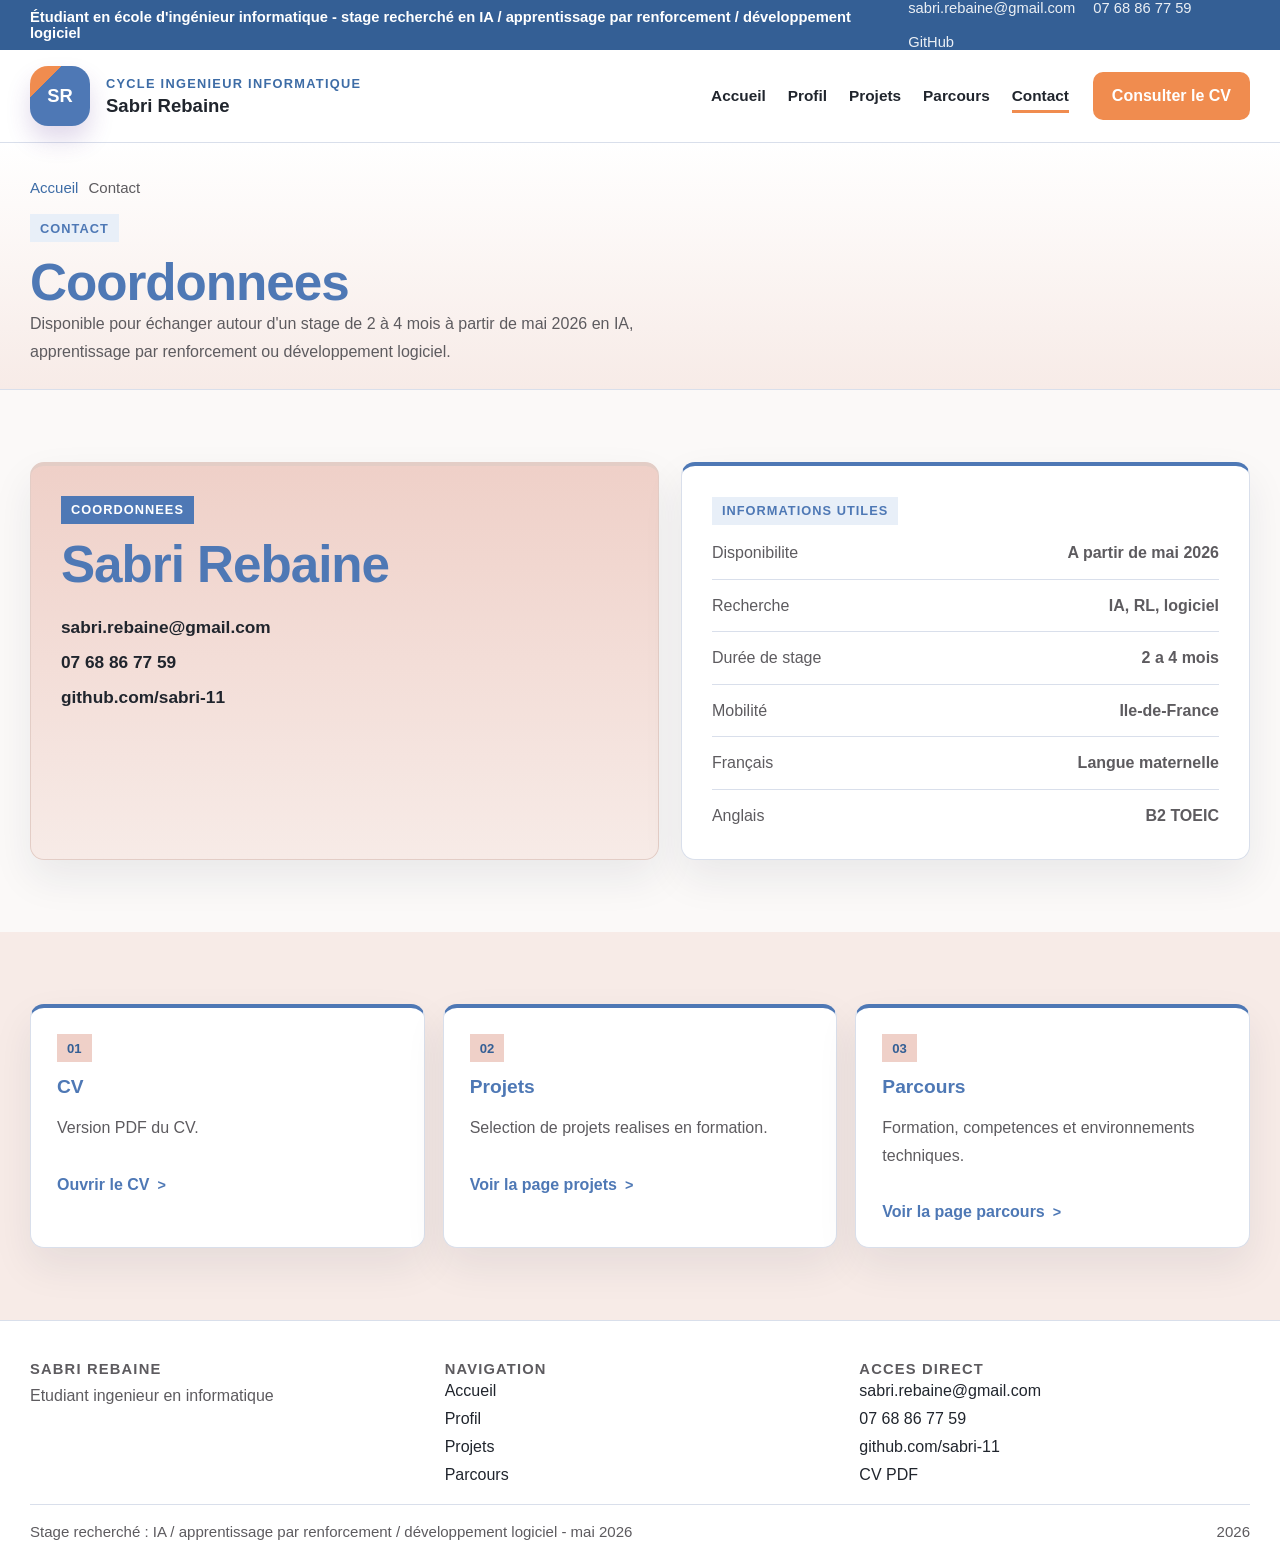
==== contact.html @ 0e4415df "passage ssh" ====
<!DOCTYPE html>
<html lang="fr">
  <head>
    <meta charset="UTF-8" />
    <meta name="viewport" content="width=device-width, initial-scale=1.0" />
    <title>Sabri Rebaine | Contact</title>
    <meta
      name="description"
      content="Coordonnées et informations de contact de Sabri Rebaine pour un stage en IA, apprentissage par renforcement ou développement logiciel."
    />
    <link rel="stylesheet" href="styles.css" />
  </head>
  <body>
    <div class="utility-bar">
      <div class="container utility-inner">
        <p>Étudiant en école d'ingénieur informatique - stage recherché en IA / apprentissage par renforcement / développement logiciel</p>
        <div class="utility-links">
          <a href="mailto:sabri.rebaine@gmail.com">sabri.rebaine@gmail.com</a>
          <a href="tel:+33768867759">07 68 86 77 59</a>
          <a href="https://github.com/sabri-11" target="_blank" rel="noreferrer">GitHub</a>
        </div>
      </div>
    </div>

    <header class="site-header">
      <div class="container header-shell">
        <a class="brand" href="index.html" aria-label="Retour a l'accueil">
          <span class="brand-mark">SR</span>
          <span class="brand-copy">
            <span class="brand-kicker">Cycle ingenieur informatique</span>
            <strong>Sabri Rebaine</strong>
          </span>
        </a>

        <button class="nav-toggle" type="button" aria-expanded="false" aria-controls="site-nav">
          <span></span>
          <span></span>
          <span></span>
          <span class="sr-only">Ouvrir le menu</span>
        </button>

        <div class="nav-shell" id="site-nav">
          <nav class="site-nav" aria-label="Navigation principale">
            <a href="index.html">Accueil</a>
            <a href="profil.html">Profil</a>
            <a href="projets.html">Projets</a>
            <a href="parcours.html">Parcours</a>
            <a class="is-active" href="contact.html">Contact</a>
          </nav>
          <a class="header-cta" href="C_V__Sabri_Rebaine.pdf" target="_blank" rel="noreferrer">
            Consulter le CV
          </a>
        </div>
      </div>
    </header>

    <main>
      <section class="page-hero">
        <div class="container">
          <nav class="breadcrumb" aria-label="Fil d'Ariane">
            <a href="index.html">Accueil</a>
            <span>Contact</span>
          </nav>
          <p class="eyebrow">Contact</p>
          <h1>Coordonnees</h1>
          <p class="page-intro">
            Disponible pour échanger autour d'un stage de 2 à 4 mois à partir
            de mai 2026 en IA, apprentissage par renforcement ou développement
            logiciel.
          </p>
        </div>
      </section>

      <section class="section">
        <div class="container contact-grid">
          <article class="contact-primary reveal">
            <p class="eyebrow">Coordonnees</p>
            <h2>Sabri Rebaine</h2>
            <div class="contact-links">
              <a href="mailto:sabri.rebaine@gmail.com">sabri.rebaine@gmail.com</a>
              <a href="tel:+33768867759">07 68 86 77 59</a>
              <a href="https://github.com/sabri-11" target="_blank" rel="noreferrer">github.com/sabri-11</a>
            </div>
          </article>

          <article class="contact-secondary reveal">
            <p class="eyebrow">Informations utiles</p>
            <ul class="info-list">
              <li><span>Disponibilite</span><strong>A partir de mai 2026</strong></li>
              <li><span>Recherche</span><strong>IA, RL, logiciel</strong></li>
              <li><span>Durée de stage</span><strong>2 a 4 mois</strong></li>
              <li><span>Mobilité</span><strong>Ile-de-France</strong></li>
              <li><span>Français</span><strong>Langue maternelle</strong></li>
              <li><span>Anglais</span><strong>B2 TOEIC</strong></li>
            </ul>
          </article>
        </div>
      </section>

      <section class="section section-alt">
        <div class="container">
          <div class="feature-grid three">
            <article class="feature-card reveal">
              <span class="card-index">01</span>
              <h3>CV</h3>
              <p>Version PDF du CV.</p>
              <a class="text-link" href="C_V__Sabri_Rebaine.pdf" target="_blank" rel="noreferrer">Ouvrir le CV</a>
            </article>
            <article class="feature-card reveal">
              <span class="card-index">02</span>
              <h3>Projets</h3>
              <p>Selection de projets realises en formation.</p>
              <a class="text-link" href="projets.html">Voir la page projets</a>
            </article>
            <article class="feature-card reveal">
              <span class="card-index">03</span>
              <h3>Parcours</h3>
              <p>Formation, competences et environnements techniques.</p>
              <a class="text-link" href="parcours.html">Voir la page parcours</a>
            </article>
          </div>
        </div>
      </section>
    </main>

    <footer class="site-footer">
      <div class="container footer-grid">
        <div>
          <p class="footer-title">Sabri Rebaine</p>
          <p>Etudiant ingenieur en informatique</p>
        </div>
        <div>
          <p class="footer-title">Navigation</p>
          <ul class="footer-links">
            <li><a href="index.html">Accueil</a></li>
            <li><a href="profil.html">Profil</a></li>
            <li><a href="projets.html">Projets</a></li>
            <li><a href="parcours.html">Parcours</a></li>
          </ul>
        </div>
        <div>
          <p class="footer-title">Acces direct</p>
          <ul class="footer-links">
            <li><a href="mailto:sabri.rebaine@gmail.com">sabri.rebaine@gmail.com</a></li>
            <li><a href="tel:+33768867759">07 68 86 77 59</a></li>
            <li><a href="https://github.com/sabri-11" target="_blank" rel="noreferrer">github.com/sabri-11</a></li>
            <li><a href="C_V__Sabri_Rebaine.pdf" target="_blank" rel="noreferrer">CV PDF</a></li>
          </ul>
        </div>
      </div>
      <div class="container footer-bottom">
        <p>Stage recherché : IA / apprentissage par renforcement / développement logiciel - mai 2026</p>
        <p id="footer-year"></p>
      </div>
    </footer>

    <script src="script.js"></script>
  </body>
</html>
---- styles.css ----
:root {
  --purple: #4e78b5;
  --purple-dark: #345f95;
  --purple-soft: #e8eff8;
  --blue: #3d6ca6;
  --orange: #f08c4f;
  --orange-dark: #dc7a38;
  --salmon: #efd0c8;
  --salmon-soft: #f7ebe7;
  --ink: #20252d;
  --muted: #5d5b5f;
  --line: #d9dfeb;
  --line-strong: #b8c3d7;
  --surface: #ffffff;
  --surface-soft: #fbf9f8;
  --surface-alt: #f7ebe7;
  --shadow: 0 18px 40px rgba(26, 42, 67, 0.08);
  --radius-lg: 22px;
  --radius-md: 14px;
  --radius-sm: 10px;
  --max-width: 1220px;
  --font-main: "IBM Plex Sans", "Trebuchet MS", "Segoe UI", sans-serif;
}

* {
  box-sizing: border-box;
}

html {
  scroll-behavior: smooth;
}

body {
  margin: 0;
  min-width: 320px;
  color: var(--ink);
  font-family: var(--font-main);
  background: var(--surface-soft);
}

a {
  color: inherit;
  text-decoration: none;
}

button,
input,
textarea,
select {
  font: inherit;
}

.sr-only {
  position: absolute;
  width: 1px;
  height: 1px;
  padding: 0;
  margin: -1px;
  overflow: hidden;
  clip: rect(0, 0, 0, 0);
  white-space: nowrap;
  border: 0;
}

.container {
  width: min(calc(100% - 32px), var(--max-width));
  margin: 0 auto;
}

.utility-bar {
  background: var(--purple-dark);
  color: #ffffff;
}

.utility-inner {
  display: flex;
  align-items: center;
  justify-content: space-between;
  gap: 16px;
  min-height: 44px;
  font-size: 0.92rem;
}

.utility-inner p {
  margin: 0;
  font-weight: 700;
}

.utility-links {
  display: flex;
  flex-wrap: wrap;
  gap: 18px;
}

.utility-links a {
  color: rgba(255, 255, 255, 0.9);
}

.site-header {
  position: sticky;
  top: 0;
  z-index: 30;
  background: rgba(255, 255, 255, 0.98);
  border-bottom: 1px solid var(--line);
  backdrop-filter: blur(10px);
}

.header-shell {
  display: flex;
  align-items: center;
  justify-content: space-between;
  gap: 28px;
  min-height: 92px;
}

.brand {
  display: inline-flex;
  align-items: center;
  gap: 16px;
}

.brand-mark {
  display: grid;
  place-items: center;
  width: 60px;
  height: 60px;
  border-radius: 18px;
  color: #ffffff;
  font-size: 1.15rem;
  font-weight: 800;
  background:
    linear-gradient(135deg, var(--orange) 0 26%, transparent 26%),
    linear-gradient(135deg, var(--purple) 26% 100%);
  box-shadow: 0 14px 24px rgba(90, 45, 145, 0.18);
}

.brand-copy {
  display: flex;
  flex-direction: column;
  gap: 4px;
}

.brand-copy strong {
  font-size: 1.16rem;
}

.brand-kicker {
  color: var(--blue);
  font-size: 0.8rem;
  font-weight: 700;
  letter-spacing: 0.1em;
  text-transform: uppercase;
}

.nav-toggle {
  display: none;
  align-items: center;
  justify-content: center;
  width: 46px;
  height: 46px;
  padding: 0;
  border: 1px solid var(--line);
  background: var(--surface);
  border-radius: var(--radius-sm);
  cursor: pointer;
}

.nav-toggle span {
  display: block;
  width: 18px;
  height: 2px;
  margin: 2px auto;
  background: var(--ink);
}

.nav-shell {
  display: flex;
  align-items: center;
  gap: 24px;
}

.site-nav {
  display: flex;
  flex-wrap: wrap;
  gap: 22px;
}

.site-nav a {
  position: relative;
  padding: 8px 0;
  font-size: 0.96rem;
  font-weight: 700;
  color: var(--ink);
}

.site-nav a::after {
  content: "";
  position: absolute;
  left: 0;
  right: 0;
  bottom: 0;
  height: 3px;
  background: var(--orange);
  transform: scaleX(0);
  transform-origin: left;
  transition: transform 180ms ease;
}

.site-nav a:hover::after,
.site-nav a:focus-visible::after,
.site-nav a.is-active::after {
  transform: scaleX(1);
}

.header-cta,
.button {
  display: inline-flex;
  align-items: center;
  justify-content: center;
  min-height: 48px;
  padding: 0 18px;
  border: 1px solid transparent;
  border-radius: var(--radius-sm);
  font-weight: 800;
  transition:
    transform 180ms ease,
    background-color 180ms ease,
    border-color 180ms ease,
    color 180ms ease,
    box-shadow 180ms ease;
}

.header-cta {
  color: #ffffff;
  background: var(--orange);
}

.header-cta:hover,
.header-cta:focus-visible,
.button:hover,
.button:focus-visible {
  transform: translateY(-2px);
}

.button-primary {
  color: #ffffff;
  background: var(--orange);
  box-shadow: 0 14px 22px rgba(239, 143, 29, 0.22);
}

.button-primary:hover,
.button-primary:focus-visible {
  background: var(--orange-dark);
}

.button-secondary {
  color: var(--purple-dark);
  background: rgba(255, 255, 255, 0.82);
  border-color: rgba(78, 120, 181, 0.25);
}

.button-light {
  color: var(--purple-dark);
  background: #ffffff;
}

.home-hero {
  padding: 30px 0 0;
  background: linear-gradient(180deg, var(--salmon-soft) 0%, #ffffff 100%);
}

.hero-grid {
  display: grid;
  grid-template-columns: minmax(0, 1.6fr) minmax(320px, 0.8fr);
  gap: 22px;
}

.hero-stage {
  position: relative;
  overflow: hidden;
  min-height: 520px;
  padding: 44px;
  border-radius: var(--radius-lg);
  background:
    linear-gradient(180deg, #ffffff 0%, var(--salmon-soft) 100%);
  color: var(--ink);
  box-shadow: var(--shadow);
  border: 1px solid #e6d6cf;
}

.hero-stage::before {
  content: "";
  position: absolute;
  inset: auto -80px -80px auto;
  width: 240px;
  height: 240px;
  border-radius: 50%;
  background: radial-gradient(circle, rgba(240, 140, 79, 0.22), rgba(240, 140, 79, 0));
  pointer-events: none;
}

.hero-stage > * {
  position: relative;
}

.eyebrow {
  display: inline-flex;
  align-items: center;
  min-height: 28px;
  padding: 0 10px;
  margin: 0 0 14px;
  background: var(--purple-soft);
  color: var(--purple);
  font-size: 0.8rem;
  font-weight: 800;
  letter-spacing: 0.08em;
  text-transform: uppercase;
}

.eyebrow.light {
  background: var(--purple);
  color: #ffffff;
}

.hero-stage h1,
.page-hero h1,
.section-heading h2,
.band-copy h2,
.cta-panel h2,
.content-block h2,
.contact-primary h2 {
  margin: 0;
  line-height: 1.06;
  letter-spacing: -0.02em;
}

.page-hero h1,
.section-heading h2,
.band-copy h2,
.content-block h2,
.hero-side-card h2,
.project-body h2,
.timeline-main h2,
.contact-primary h2,
.feature-card h3,
.news-card h3,
.spotlight-card h3,
.mini-panel h3,
.matrix-card h3 {
  color: var(--purple);
}

.cta-panel h2 {
  color: #ffffff;
}

.hero-stage h1 {
  max-width: 12ch;
  font-size: clamp(3rem, 6vw, 5.1rem);
  color: var(--purple);
}

.hero-text,
.section-heading p,
.page-intro,
.content-block p,
.hero-side-card p,
.feature-card p,
.news-card p,
.metric-card span,
.spotlight-card p,
.mini-panel p,
.project-body p,
.project-points,
.timeline-main p,
.matrix-card p,
.contact-secondary,
.contact-primary p {
  line-height: 1.72;
  color: var(--muted);
}

.hero-text {
  max-width: 56ch;
  margin: 22px 0 0;
  color: var(--muted);
}

.hero-actions,
.cta-panel-actions {
  display: flex;
  flex-wrap: wrap;
  gap: 14px;
  margin-top: 28px;
}

.hero-strip {
  display: grid;
  grid-template-columns: repeat(3, minmax(0, 1fr));
  gap: 16px;
  margin-top: 34px;
  padding-top: 22px;
  border-top: 1px solid rgba(78, 120, 181, 0.24);
}

.hero-strip div {
  display: grid;
  gap: 4px;
  padding: 16px;
  background: #ffffff;
  border-left: 4px solid var(--purple);
}

.strip-label {
  font-size: 0.82rem;
  letter-spacing: 0.08em;
  text-transform: uppercase;
  color: var(--muted);
}

.hero-strip strong {
  font-size: 1.02rem;
}

.hero-side {
  display: grid;
  gap: 18px;
}

.hero-side-card,
.feature-card,
.news-card,
.metric-card,
.spotlight-card,
.content-block,
.side-panel,
.mini-panel,
.project-entry,
.timeline-block,
.matrix-card,
.contact-primary,
.contact-secondary {
  border: 1px solid var(--line);
  background: var(--surface);
  box-shadow: var(--shadow);
  border-top: 4px solid var(--purple);
}

.hero-side-card {
  padding: 28px;
  border-radius: var(--radius-lg);
}

.hero-side-card.compact {
  background: var(--salmon-soft);
}

.hero-side-card h2 {
  margin: 0;
  font-size: 2rem;
  line-height: 1.1;
}

.hero-side-card.compact {
  padding-bottom: 20px;
}

.text-link,
.section-link {
  display: inline-flex;
  align-items: center;
  gap: 8px;
  margin-top: 18px;
  color: var(--purple);
  font-weight: 800;
}

.text-link::after,
.section-link::after {
  content: ">";
  font-size: 0.9rem;
}

.fact-list,
.footer-links,
.info-list,
.project-points {
  margin: 0;
}

.fact-list {
  display: grid;
  gap: 12px;
  padding: 0;
  list-style: none;
}

.fact-list li {
  line-height: 1.55;
  color: var(--muted);
}

.fact-list strong {
  color: var(--purple);
}

.section {
  padding: 72px 0;
}

.section-alt {
  background: var(--surface-alt);
}

.section-heading {
  display: grid;
  gap: 14px;
  margin-bottom: 30px;
}

.section-heading.dual {
  display: flex;
  align-items: end;
  justify-content: space-between;
  gap: 24px;
}

.section-heading h2,
.band-copy h2,
.page-hero h1,
.cta-panel h2,
.content-block h2,
.contact-primary h2 {
  max-width: 15ch;
  font-size: clamp(2rem, 4vw, 3.4rem);
}

.section-heading p,
.page-intro {
  max-width: 72ch;
  margin: 0;
}

.feature-grid,
.news-grid,
.metric-grid,
.spotlight-grid,
.profile-cards,
.skill-matrix {
  display: grid;
  gap: 18px;
}

.feature-grid {
  grid-template-columns: repeat(4, minmax(0, 1fr));
}

.feature-grid.three,
.spotlight-grid {
  grid-template-columns: repeat(3, minmax(0, 1fr));
}

.news-grid,
.metric-grid {
  grid-template-columns: repeat(3, minmax(0, 1fr));
}

.feature-card,
.news-card,
.spotlight-card,
.mini-panel,
.matrix-card {
  padding: 26px;
  border-radius: var(--radius-md);
}

.card-index {
  display: inline-flex;
  min-height: 28px;
  align-items: center;
  padding: 0 10px;
  margin-bottom: 14px;
  background: var(--salmon);
  color: var(--purple-dark);
  font-size: 0.82rem;
  font-weight: 800;
}

.feature-card h3,
.news-card h3,
.spotlight-card h3,
.mini-panel h3,
.project-body h2,
.matrix-card h3 {
  margin: 0 0 14px;
  font-size: 1.2rem;
}

.news-meta {
  display: flex;
  flex-wrap: wrap;
  gap: 10px;
  margin-bottom: 14px;
}

.news-meta span,
.entry-date,
.entry-tech {
  display: inline-flex;
  align-items: center;
  min-height: 28px;
  padding: 0 10px;
  border: 1px solid var(--line);
  background: var(--salmon-soft);
  color: var(--blue);
  font-size: 0.82rem;
  font-weight: 800;
}

.band-layout {
  display: grid;
  grid-template-columns: minmax(0, 0.9fr) minmax(0, 1.1fr);
  gap: 24px;
  align-items: start;
}

.metric-grid {
  grid-template-columns: repeat(2, minmax(0, 1fr));
}

.metric-card {
  padding: 24px;
  border-radius: var(--radius-md);
  background: #ffffff;
  border-left: 4px solid var(--orange);
}

.metric-card strong {
  display: block;
  margin-bottom: 8px;
  font-size: 1.1rem;
  color: var(--purple);
}

.cta-panel {
  padding: 44px 0;
  background: linear-gradient(135deg, var(--purple-dark) 0%, var(--purple) 100%);
  color: #ffffff;
}

.cta-panel-inner {
  display: flex;
  align-items: center;
  justify-content: space-between;
  gap: 24px;
}

.page-hero {
  padding: 36px 0 24px;
  background:
    linear-gradient(180deg, #ffffff 0%, var(--salmon-soft) 100%);
  border-bottom: 1px solid var(--line);
}

.breadcrumb {
  display: flex;
  flex-wrap: wrap;
  gap: 10px;
  margin-bottom: 18px;
  color: var(--muted);
  font-size: 0.94rem;
}

.breadcrumb a {
  color: var(--blue);
}

.page-grid {
  display: grid;
  grid-template-columns: minmax(0, 1.5fr) minmax(300px, 0.8fr);
  gap: 22px;
  align-items: start;
}

.main-column,
.side-column {
  display: grid;
  gap: 18px;
}

.content-block,
.side-panel {
  padding: 28px;
  border-radius: var(--radius-md);
}

.check-columns {
  display: grid;
  grid-template-columns: repeat(2, minmax(0, 1fr));
  gap: 18px;
}

.check-list {
  display: grid;
  gap: 14px;
  padding: 0;
  margin: 0;
  list-style: none;
}

.check-list li {
  position: relative;
  padding-left: 22px;
  line-height: 1.62;
  color: var(--muted);
}

.check-list li::before {
  content: "";
  position: absolute;
  left: 0;
  top: 0.48em;
  width: 10px;
  height: 10px;
  background: var(--orange);
}

.profile-cards {
  grid-template-columns: repeat(2, minmax(0, 1fr));
}

.info-list {
  display: grid;
  gap: 12px;
  padding: 0;
  list-style: none;
}

.info-list li {
  display: flex;
  justify-content: space-between;
  gap: 16px;
  padding-bottom: 12px;
  border-bottom: 1px solid var(--line);
}

.info-list li:last-child {
  padding-bottom: 0;
  border-bottom: 0;
}

.info-list span {
  color: var(--muted);
}

.info-list strong {
  text-align: right;
}

.side-links {
  display: grid;
  gap: 12px;
}

.side-links a {
  display: block;
  padding: 14px 16px;
  border: 1px solid var(--line);
  background: var(--salmon-soft);
  font-weight: 700;
}

.project-stack,
.timeline-stack {
  display: grid;
  gap: 18px;
}

.project-entry,
.timeline-block {
  display: grid;
  grid-template-columns: 220px minmax(0, 1fr);
  gap: 22px;
  padding: 28px;
  border-radius: var(--radius-md);
}

.project-aside,
.timeline-side {
  display: flex;
  flex-direction: column;
  gap: 10px;
}

.project-body p,
.timeline-main p {
  margin: 0;
}

.project-body h2,
.timeline-main h2 {
  margin: 0 0 12px;
  line-height: 1.16;
}

.project-points {
  padding-left: 18px;
  margin-top: 16px;
  line-height: 1.62;
  color: var(--muted);
}

.timeline-year {
  display: inline-flex;
  align-items: center;
  min-height: 32px;
  padding: 0 12px;
  background: var(--salmon);
  color: var(--purple);
  font-weight: 800;
}

.skill-matrix {
  grid-template-columns: repeat(3, minmax(0, 1fr));
}

.contact-grid {
  display: grid;
  grid-template-columns: minmax(0, 1.05fr) minmax(320px, 0.95fr);
  gap: 22px;
}

.contact-primary,
.contact-secondary {
  padding: 30px;
  border-radius: var(--radius-md);
}

.contact-primary {
  background: linear-gradient(180deg, var(--salmon) 0%, var(--salmon-soft) 100%);
  color: var(--ink);
  border-color: #e3cdc6;
}

.contact-primary .eyebrow {
  background: var(--purple);
  color: #ffffff;
}

.contact-primary h2 {
  margin-bottom: 24px;
}

.contact-primary p,
.contact-primary .contact-links a {
  color: var(--ink);
}

.contact-links {
  display: grid;
  gap: 14px;
}

.contact-links a {
  font-size: 1.08rem;
  font-weight: 800;
  color: var(--purple-dark);
}

.site-footer {
  padding: 36px 0 22px;
  background: #ffffff;
  border-top: 1px solid var(--line);
}

.footer-grid {
  display: grid;
  grid-template-columns: repeat(3, minmax(0, 1fr));
  gap: 24px;
  padding-bottom: 20px;
}

.footer-title {
  margin: 0 0 12px;
  font-size: 0.92rem;
  font-weight: 800;
  letter-spacing: 0.08em;
  text-transform: uppercase;
  color: var(--purple);
}

.footer-grid p {
  margin: 0;
  line-height: 1.7;
  color: var(--muted);
}

.footer-links {
  display: grid;
  gap: 10px;
  padding: 0;
  list-style: none;
}

.footer-bottom {
  display: flex;
  align-items: center;
  justify-content: space-between;
  gap: 12px;
  padding-top: 18px;
  border-top: 1px solid var(--line);
  color: var(--muted);
  font-size: 0.94rem;
}

.footer-bottom p {
  margin: 0;
}

.reveal {
  opacity: 0;
  transform: translateY(18px);
  transition:
    opacity 440ms ease,
    transform 440ms ease;
}

.reveal.is-visible {
  opacity: 1;
  transform: translateY(0);
}

@media (max-width: 1120px) {
  .hero-grid,
  .band-layout,
  .page-grid,
  .contact-grid {
    grid-template-columns: 1fr;
  }

  .feature-grid,
  .feature-grid.three,
  .news-grid,
  .spotlight-grid,
  .skill-matrix {
    grid-template-columns: repeat(2, minmax(0, 1fr));
  }

  .project-entry,
  .timeline-block {
    grid-template-columns: 1fr;
  }

  .metric-grid {
    grid-template-columns: repeat(2, minmax(0, 1fr));
  }
}

@media (max-width: 860px) {
  .nav-toggle {
    display: inline-flex;
  }

  .nav-shell {
    position: absolute;
    top: calc(100% + 1px);
    left: 0;
    right: 0;
    display: none;
    flex-direction: column;
    align-items: stretch;
    gap: 18px;
    padding: 20px;
    background: #ffffff;
    border-bottom: 1px solid var(--line);
    box-shadow: var(--shadow);
  }

  .site-header.nav-open .nav-shell {
    display: flex;
  }

  .site-nav {
    flex-direction: column;
    gap: 10px;
  }

  .site-nav a {
    padding: 10px 0;
  }

  .header-shell {
    position: relative;
    min-height: 82px;
  }

  .header-cta {
    width: 100%;
  }

  .hero-stage {
    min-height: auto;
    padding: 30px 24px;
  }

  .hero-stage h1 {
    max-width: none;
  }

  .hero-strip,
  .check-columns,
  .profile-cards,
  .metric-grid,
  .footer-grid {
    grid-template-columns: 1fr;
  }

  .cta-panel-inner,
  .footer-bottom,
  .utility-inner,
  .section-heading.dual {
    flex-direction: column;
    align-items: flex-start;
  }

  .utility-inner,
  .footer-bottom {
    gap: 10px;
  }
}

@media (max-width: 640px) {
  .container {
    width: min(calc(100% - 20px), var(--max-width));
  }

  .section,
  .cta-panel {
    padding: 56px 0;
  }

  .hero-side-card,
  .feature-card,
  .news-card,
  .metric-card,
  .spotlight-card,
  .content-block,
  .side-panel,
  .mini-panel,
  .project-entry,
  .timeline-block,
  .matrix-card,
  .contact-primary,
  .contact-secondary {
    padding: 22px;
  }

  .feature-grid,
  .feature-grid.three,
  .news-grid,
  .spotlight-grid,
  .skill-matrix {
    grid-template-columns: 1fr;
  }

  .hero-strip {
    gap: 12px;
  }
}

@media (prefers-reduced-motion: reduce) {
  html {
    scroll-behavior: auto;
  }

  .site-nav a::after,
  .header-cta,
  .button,
  .reveal {
    transition: none;
  }

  .reveal {
    opacity: 1;
    transform: none;
  }
}
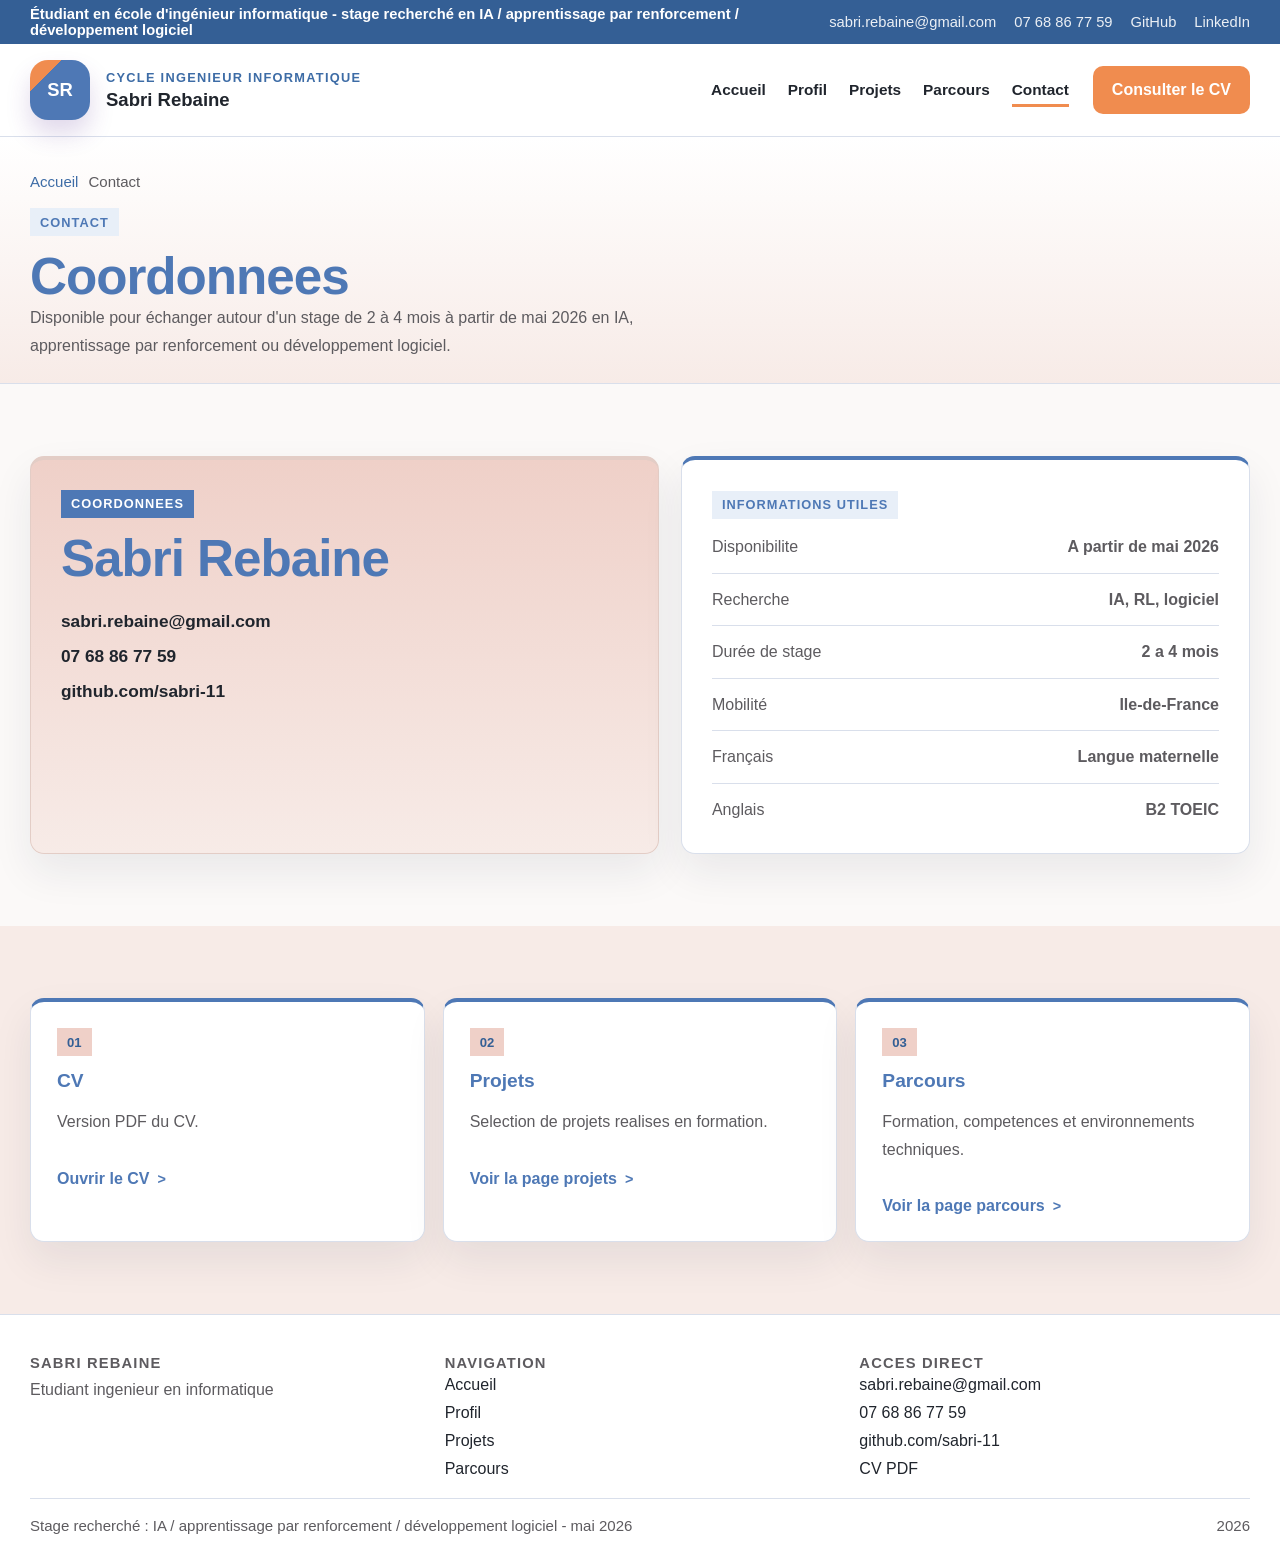
==== commit 01d7c8d0: "ajout linkedin" ====
--- a/contact.html
+++ b/contact.html
@@ -18,6 +18,7 @@
           <a href="mailto:sabri.rebaine@gmail.com">sabri.rebaine@gmail.com</a>
           <a href="tel:+33768867759">07 68 86 77 59</a>
           <a href="https://github.com/sabri-11" target="_blank" rel="noreferrer">GitHub</a>
+          <a href="https://www.linkedin.com/in/sabri-rebaine/" target="_blank" rel="noreferrer">LinkedIn</a>
         </div>
       </div>
     </div>
@@ -47,7 +48,7 @@
             <a href="parcours.html">Parcours</a>
             <a class="is-active" href="contact.html">Contact</a>
           </nav>
-          <a class="header-cta" href="C_V__Sabri_Rebaine.pdf" target="_blank" rel="noreferrer">
+          <a class="header-cta" href="C.V. Sabri Rebaine.pdf" target="_blank" rel="noreferrer">
             Consulter le CV
           </a>
         </div>
@@ -104,7 +105,7 @@
               <span class="card-index">01</span>
               <h3>CV</h3>
               <p>Version PDF du CV.</p>
-              <a class="text-link" href="C_V__Sabri_Rebaine.pdf" target="_blank" rel="noreferrer">Ouvrir le CV</a>
+              <a class="text-link" href="C.V. Sabri Rebaine.pdf" target="_blank" rel="noreferrer">Ouvrir le CV</a>
             </article>
             <article class="feature-card reveal">
               <span class="card-index">02</span>
@@ -144,7 +145,7 @@
             <li><a href="mailto:sabri.rebaine@gmail.com">sabri.rebaine@gmail.com</a></li>
             <li><a href="tel:+33768867759">07 68 86 77 59</a></li>
             <li><a href="https://github.com/sabri-11" target="_blank" rel="noreferrer">github.com/sabri-11</a></li>
-            <li><a href="C_V__Sabri_Rebaine.pdf" target="_blank" rel="noreferrer">CV PDF</a></li>
+            <li><a href="C.V. Sabri Rebaine.pdf" target="_blank" rel="noreferrer">CV PDF</a></li>
           </ul>
         </div>
       </div>
--- a/styles.css
+++ b/styles.css
@@ -84,12 +84,17 @@
 .utility-inner p {
   margin: 0;
   font-weight: 700;
+  flex: 1 1 0;
+  min-width: 0;
 }
 
 .utility-links {
   display: flex;
-  flex-wrap: wrap;
-  gap: 18px;
+  flex: 0 0 auto;
+  flex-wrap: nowrap;
+  align-items: center;
+  justify-content: flex-end;
+  gap: 14px 18px;
 }
 
 .utility-links a {
@@ -1027,6 +1032,11 @@
   .footer-bottom {
     gap: 10px;
   }
+
+  .utility-links {
+    flex-wrap: wrap;
+    justify-content: flex-start;
+  }
 }
 
 @media (max-width: 640px) {
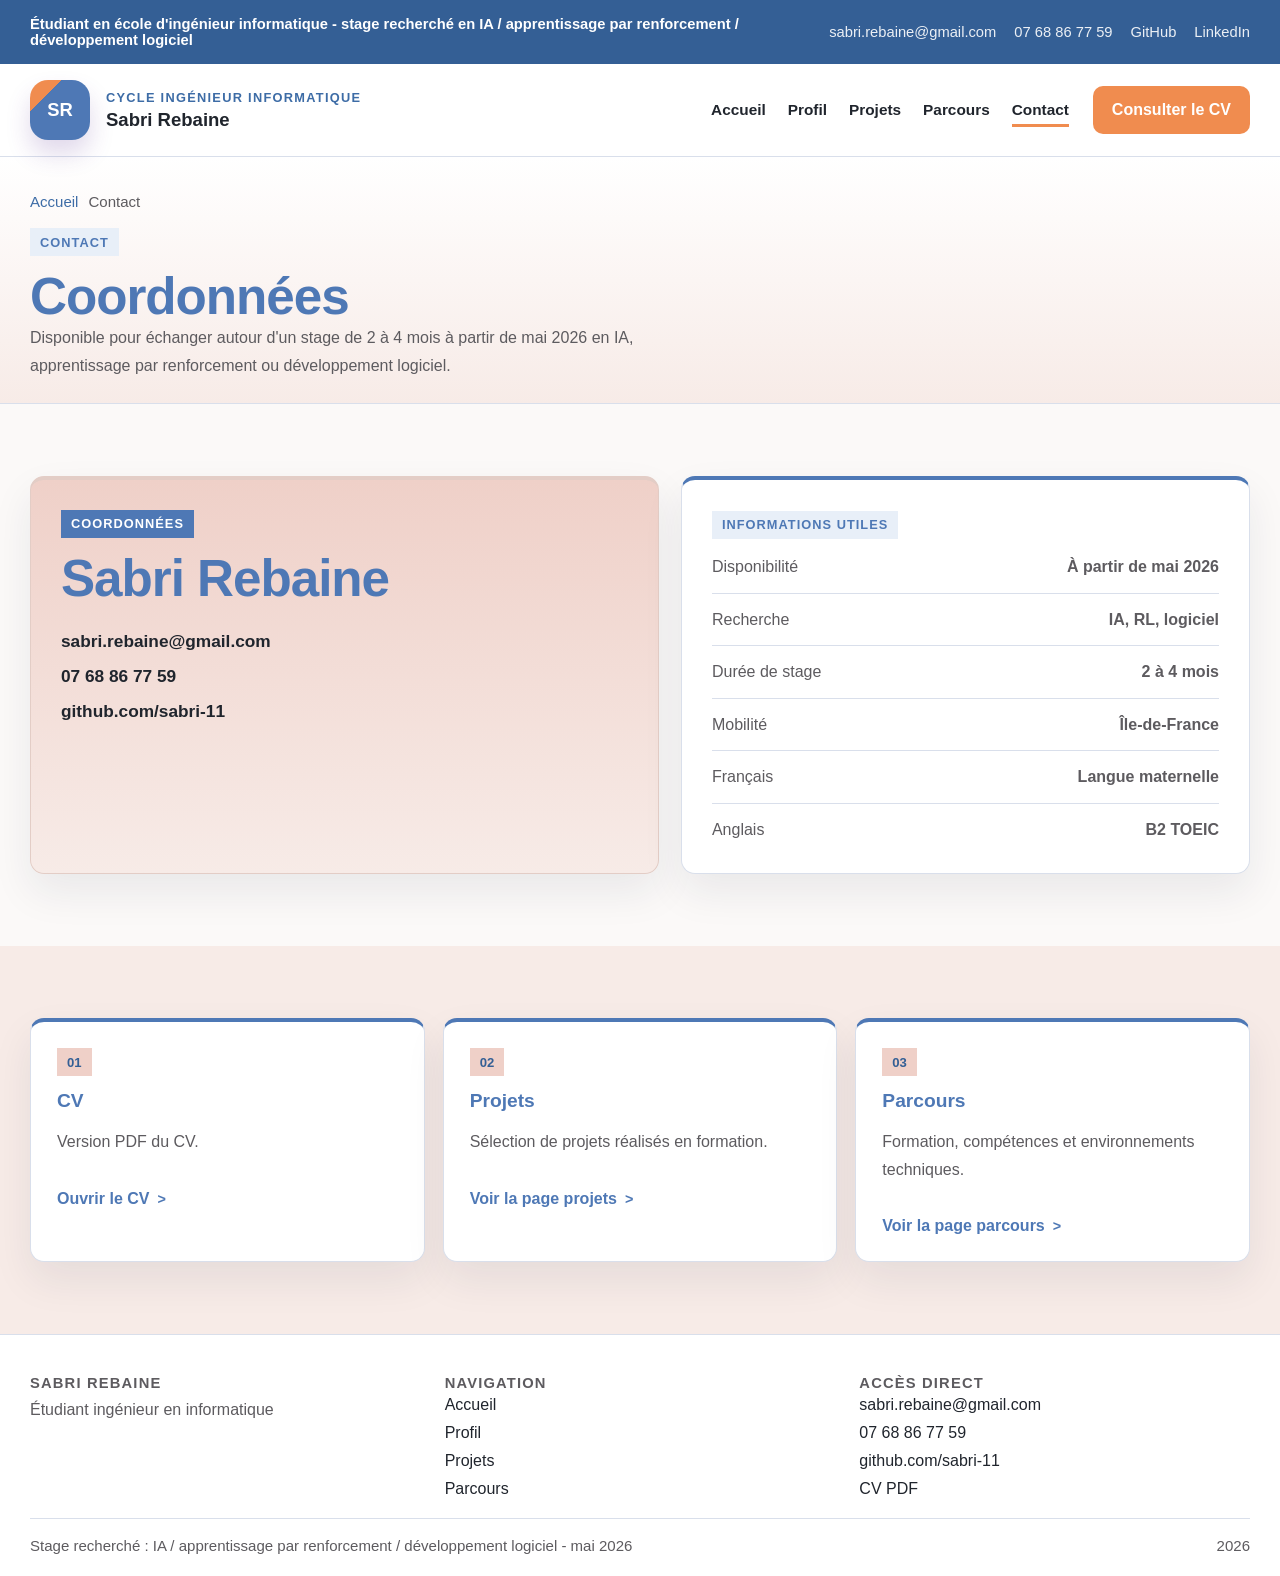
==== commit 4f258b0f: "ameliorations" ====
--- a/contact.html
+++ b/contact.html
@@ -25,10 +25,10 @@
 
     <header class="site-header">
       <div class="container header-shell">
-        <a class="brand" href="index.html" aria-label="Retour a l'accueil">
+        <a class="brand" href="index.html" aria-label="Retour à l'accueil">
           <span class="brand-mark">SR</span>
           <span class="brand-copy">
-            <span class="brand-kicker">Cycle ingenieur informatique</span>
+            <span class="brand-kicker">Cycle ingénieur informatique</span>
             <strong>Sabri Rebaine</strong>
           </span>
         </a>
@@ -63,7 +63,7 @@
             <span>Contact</span>
           </nav>
           <p class="eyebrow">Contact</p>
-          <h1>Coordonnees</h1>
+          <h1>Coordonnées</h1>
           <p class="page-intro">
             Disponible pour échanger autour d'un stage de 2 à 4 mois à partir
             de mai 2026 en IA, apprentissage par renforcement ou développement
@@ -75,7 +75,7 @@
       <section class="section">
         <div class="container contact-grid">
           <article class="contact-primary reveal">
-            <p class="eyebrow">Coordonnees</p>
+            <p class="eyebrow">Coordonnées</p>
             <h2>Sabri Rebaine</h2>
             <div class="contact-links">
               <a href="mailto:sabri.rebaine@gmail.com">sabri.rebaine@gmail.com</a>
@@ -87,10 +87,10 @@
           <article class="contact-secondary reveal">
             <p class="eyebrow">Informations utiles</p>
             <ul class="info-list">
-              <li><span>Disponibilite</span><strong>A partir de mai 2026</strong></li>
+              <li><span>Disponibilité</span><strong>À partir de mai 2026</strong></li>
               <li><span>Recherche</span><strong>IA, RL, logiciel</strong></li>
-              <li><span>Durée de stage</span><strong>2 a 4 mois</strong></li>
-              <li><span>Mobilité</span><strong>Ile-de-France</strong></li>
+              <li><span>Durée de stage</span><strong>2 à 4 mois</strong></li>
+              <li><span>Mobilité</span><strong>Île-de-France</strong></li>
               <li><span>Français</span><strong>Langue maternelle</strong></li>
               <li><span>Anglais</span><strong>B2 TOEIC</strong></li>
             </ul>
@@ -110,13 +110,13 @@
             <article class="feature-card reveal">
               <span class="card-index">02</span>
               <h3>Projets</h3>
-              <p>Selection de projets realises en formation.</p>
+              <p>Sélection de projets réalisés en formation.</p>
               <a class="text-link" href="projets.html">Voir la page projets</a>
             </article>
             <article class="feature-card reveal">
               <span class="card-index">03</span>
               <h3>Parcours</h3>
-              <p>Formation, competences et environnements techniques.</p>
+              <p>Formation, compétences et environnements techniques.</p>
               <a class="text-link" href="parcours.html">Voir la page parcours</a>
             </article>
           </div>
@@ -128,7 +128,7 @@
       <div class="container footer-grid">
         <div>
           <p class="footer-title">Sabri Rebaine</p>
-          <p>Etudiant ingenieur en informatique</p>
+          <p>Étudiant ingénieur en informatique</p>
         </div>
         <div>
           <p class="footer-title">Navigation</p>
@@ -140,7 +140,7 @@
           </ul>
         </div>
         <div>
-          <p class="footer-title">Acces direct</p>
+          <p class="footer-title">Accès direct</p>
           <ul class="footer-links">
             <li><a href="mailto:sabri.rebaine@gmail.com">sabri.rebaine@gmail.com</a></li>
             <li><a href="tel:+33768867759">07 68 86 77 59</a></li>
--- a/styles.css
+++ b/styles.css
@@ -70,6 +70,7 @@
 .utility-bar {
   background: var(--purple-dark);
   color: #ffffff;
+  padding: 6px 0;
 }
 
 .utility-inner {
@@ -77,7 +78,7 @@
   align-items: center;
   justify-content: space-between;
   gap: 16px;
-  min-height: 44px;
+  min-height: 52px;
   font-size: 0.92rem;
 }
 
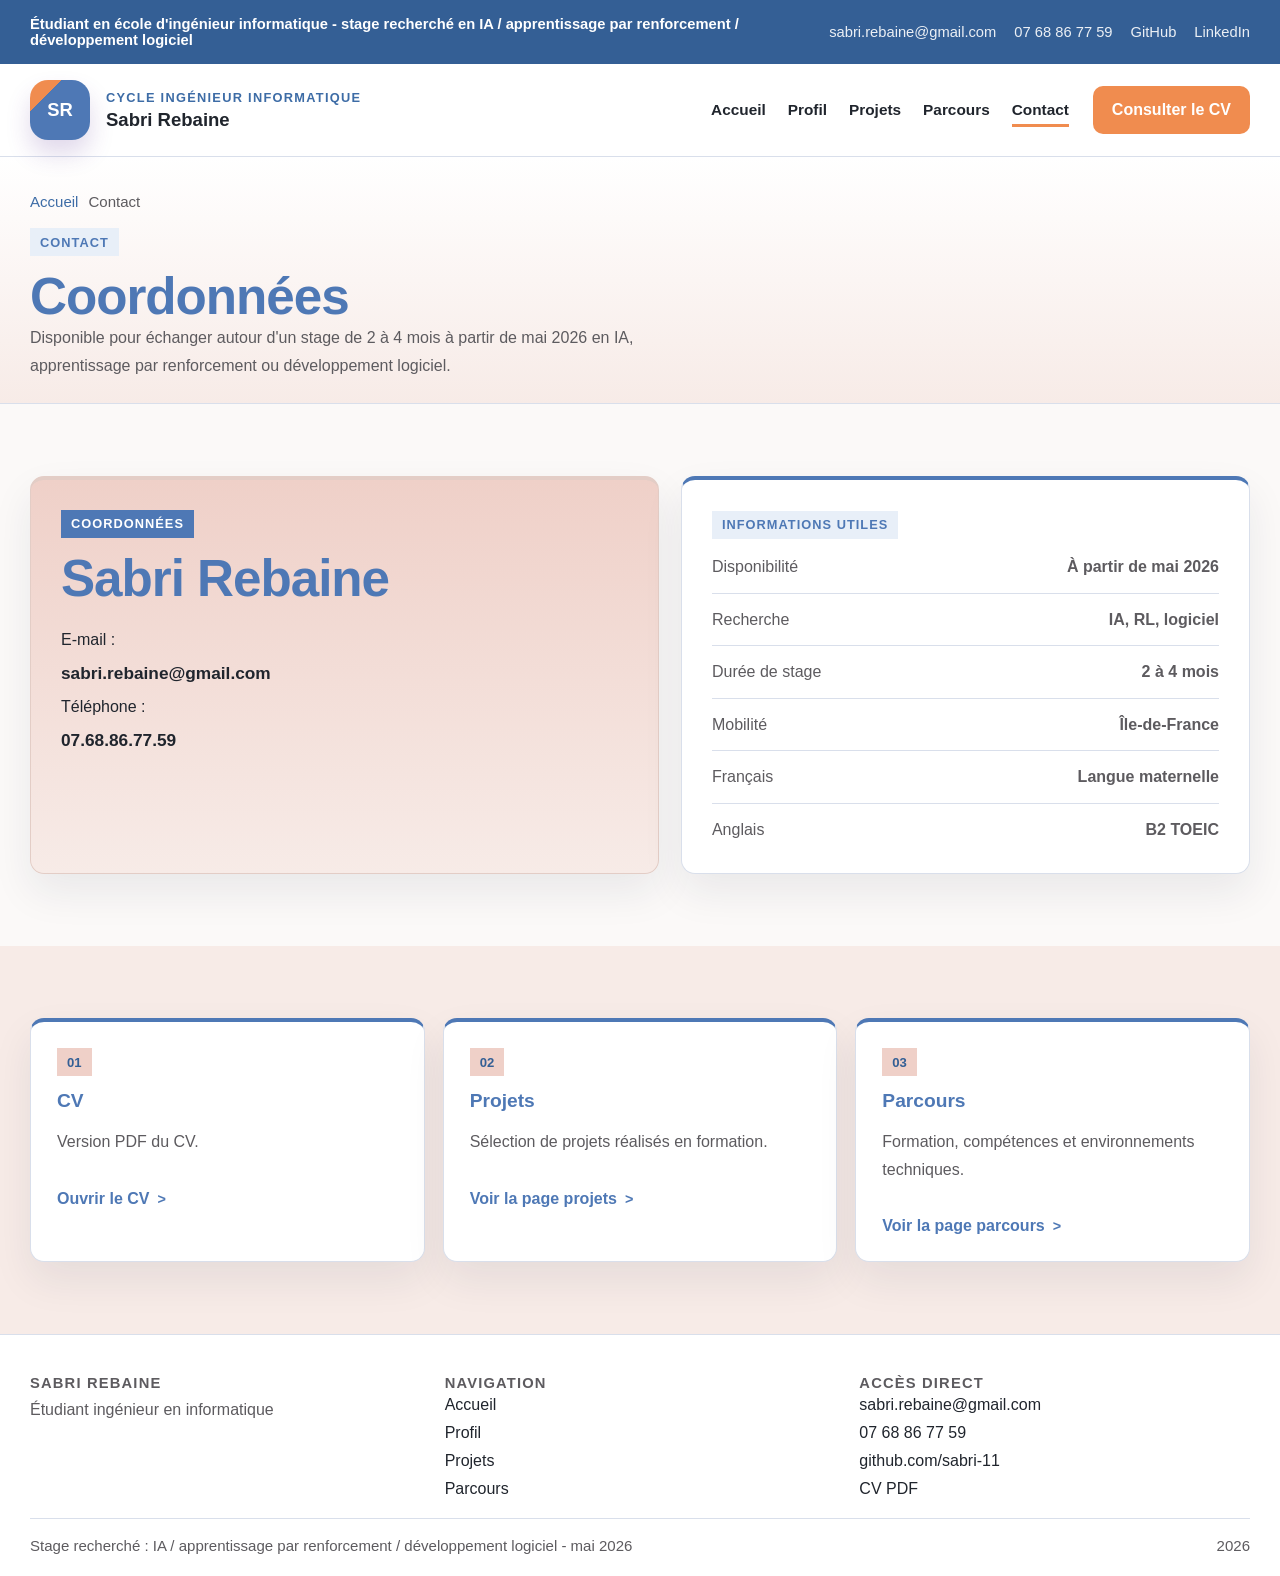
==== commit 5b7c9168: "ameliorations" ====
--- a/contact.html
+++ b/contact.html
@@ -78,9 +78,8 @@
             <p class="eyebrow">Coordonnées</p>
             <h2>Sabri Rebaine</h2>
             <div class="contact-links">
-              <a href="mailto:sabri.rebaine@gmail.com">sabri.rebaine@gmail.com</a>
-              <a href="tel:+33768867759">07 68 86 77 59</a>
-              <a href="https://github.com/sabri-11" target="_blank" rel="noreferrer">github.com/sabri-11</a>
+              <span>E-mail : </span><a href="mailto:sabri.rebaine@gmail.com">sabri.rebaine@gmail.com</a>
+              <span>Téléphone : </span><a href="tel:+33768867759">07.68.86.77.59</a>
             </div>
           </article>
 
